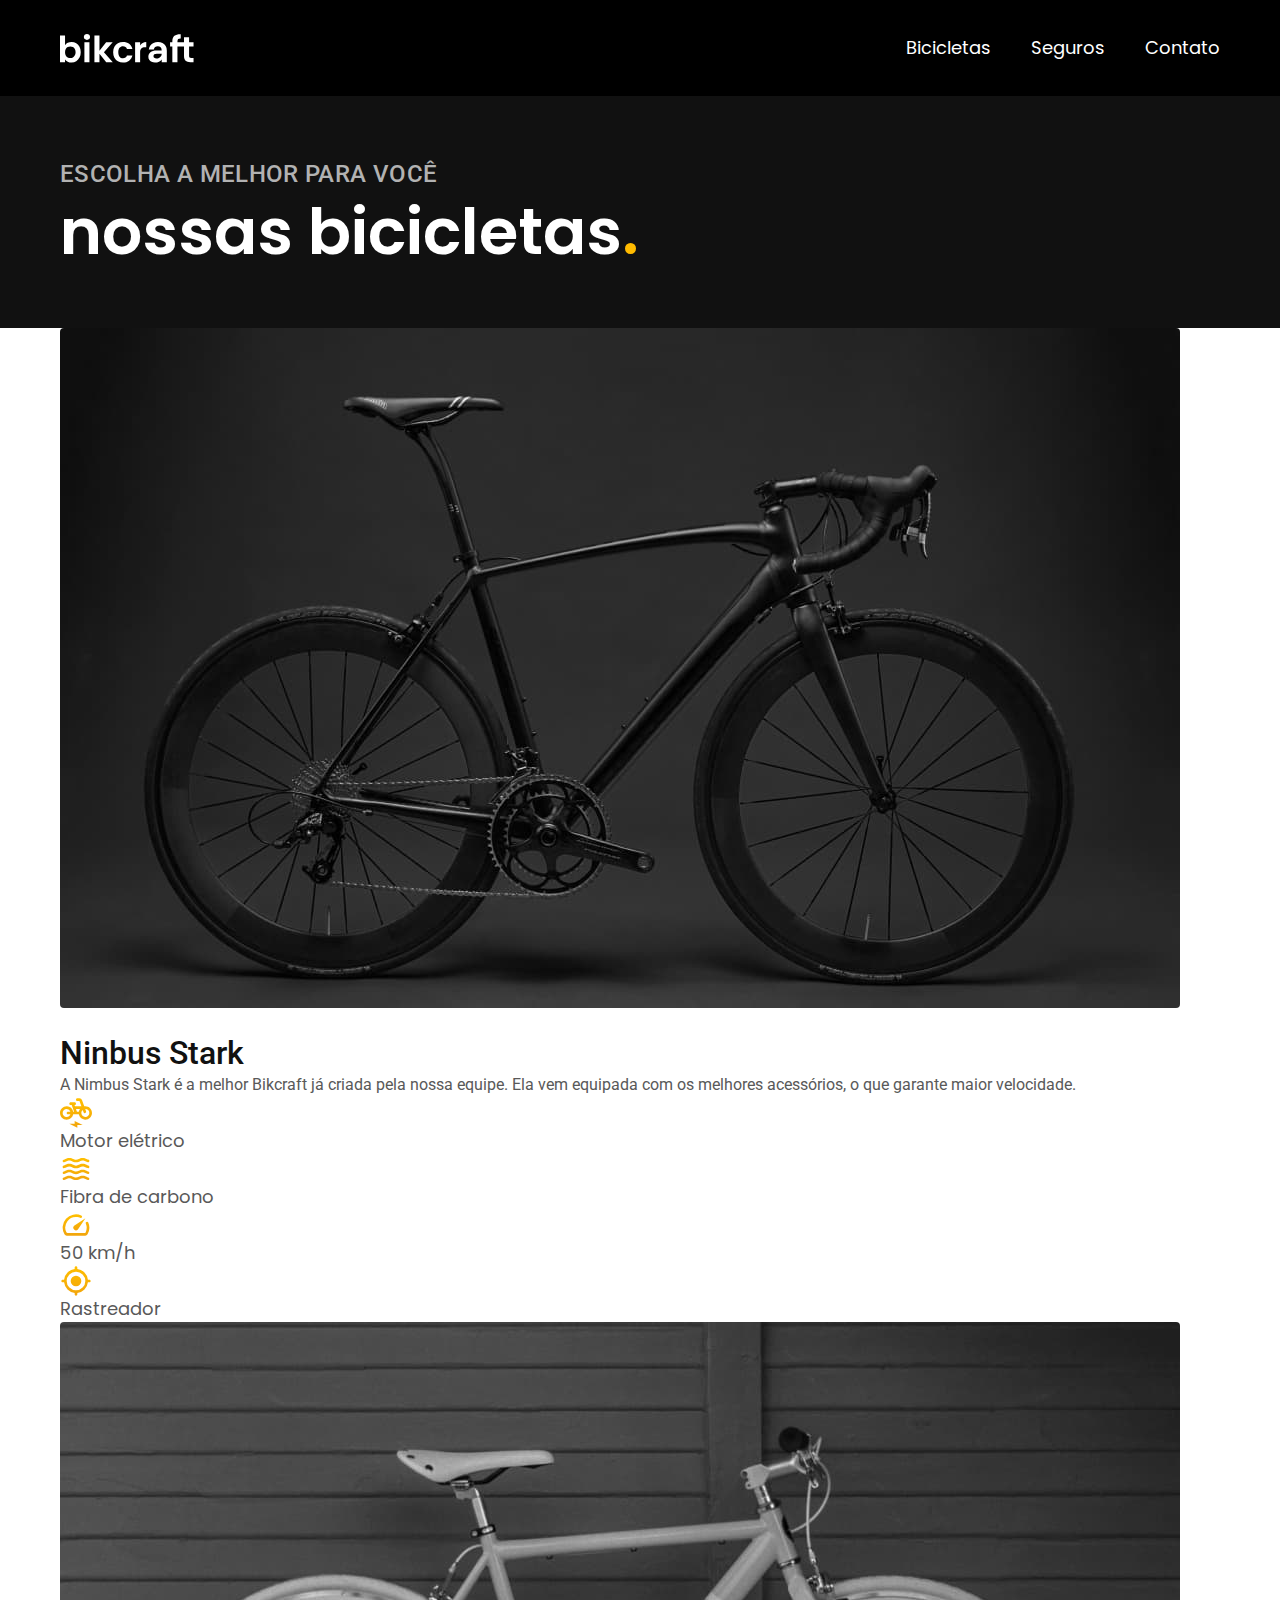
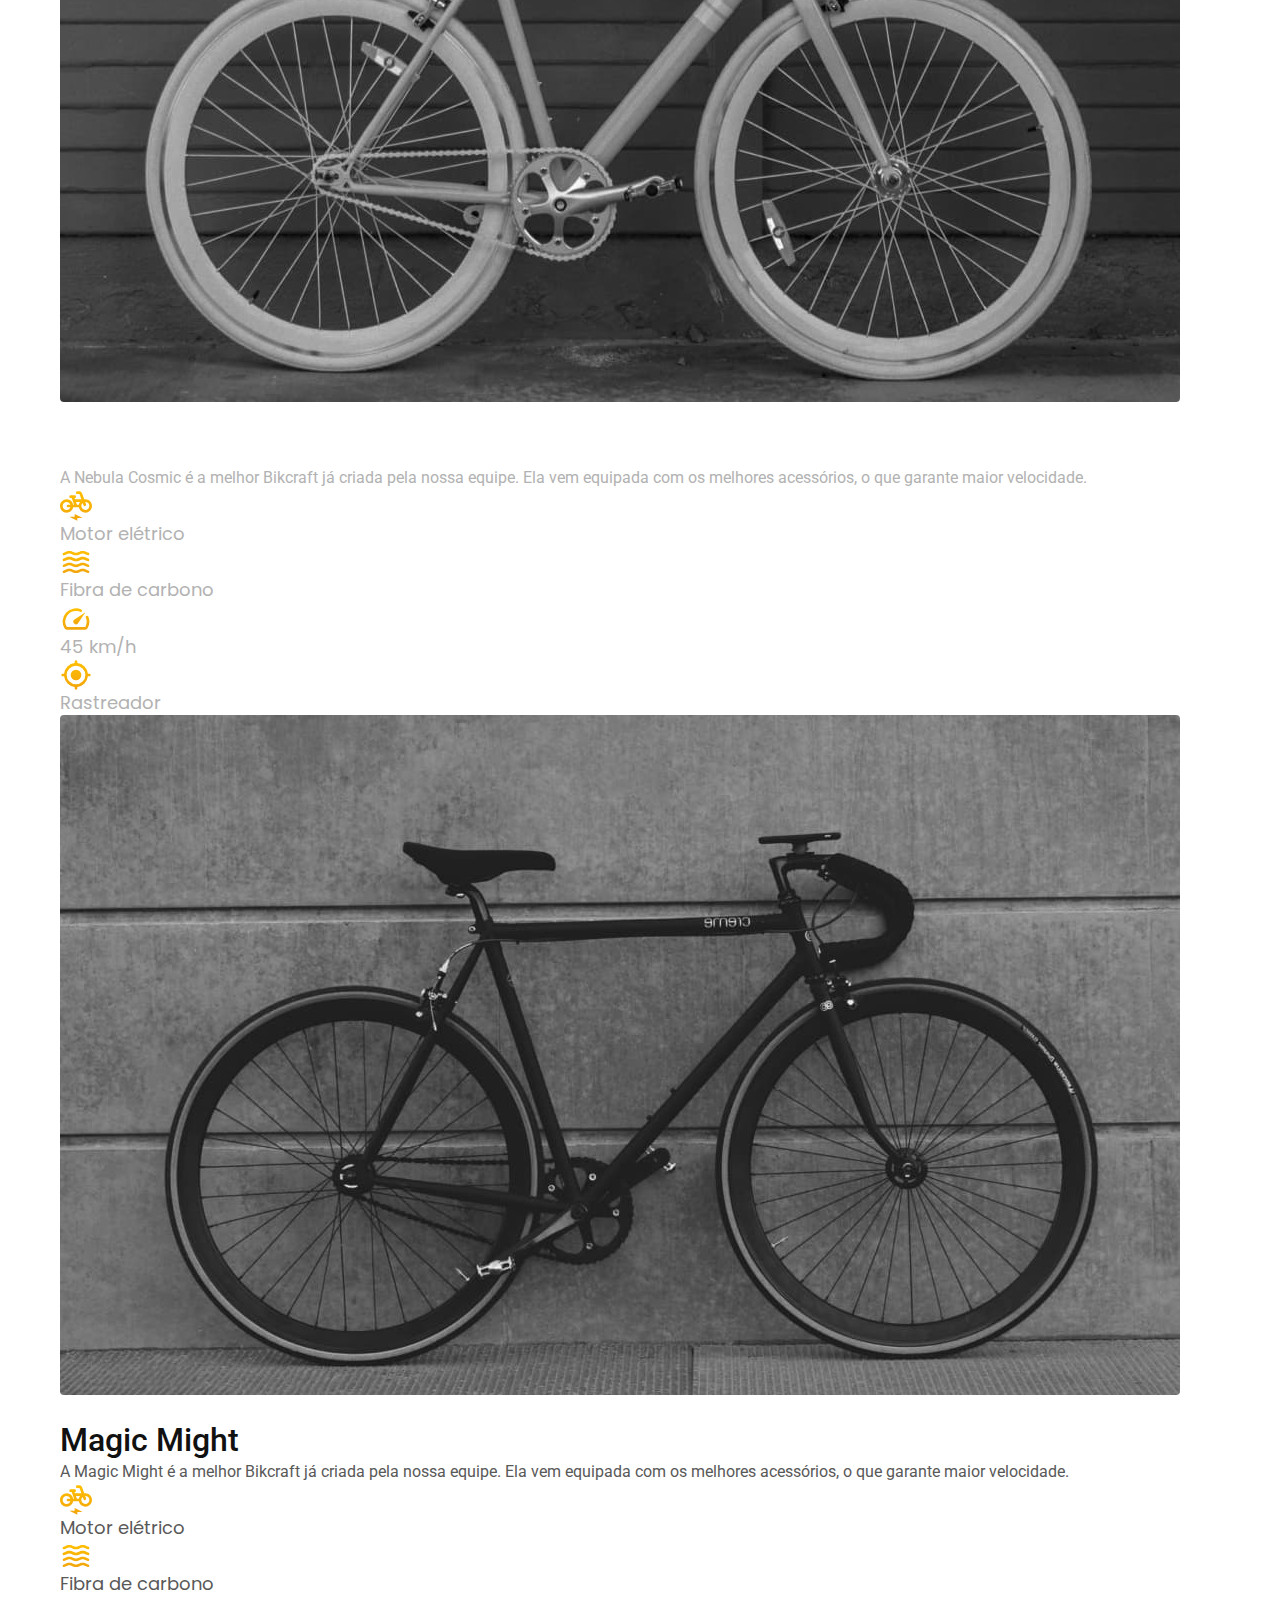
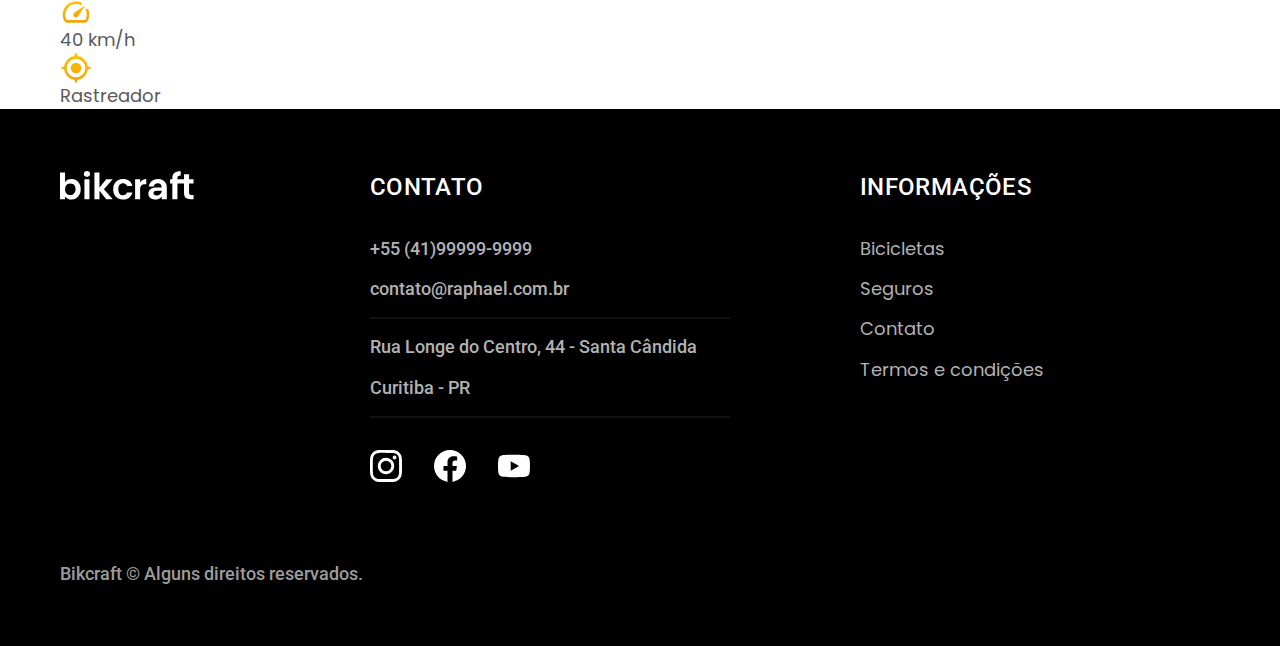
==== bicicletas.html @ f1bfbaae "finalizando o dia" ====
<!DOCTYPE html>
<html lang="pt-br">
<head>
  <meta charset="UTF-8">
  <meta http-equiv="X-UA-Compatible" content="IE=edge">
  <meta name="viewport" content="width=device-width, initial-scale=1.0">
  <meta name="description" content="As bicicletas do site Bikraft.">
  <link rel="stylesheet" href="css/style.css">
  <link rel="preconnect" href="https://fonts.googleapis.com">
  <link rel="preconnect" href="https://fonts.gstatic.com" crossorigin>
  <link href="https://fonts.googleapis.com/css2?family=Merriweather:ital,wght@1,900&family=Poppins:wght@400;600&family=Roboto:wght@400;500&display=swap" rel="stylesheet">
  <title>Bicicletas | Bikcraft</title>
</head>
<body id="bicicletas">

   <header class="header-bg"> <!--Tag fora para completar o backgroud, ou seja, pintar toda a tela na parte de trás, com o backgroud se expandindo de ponta a ponta -->
    <div class="header container"> <!--Tag dentro para "segurar" o container-->
      <a href="./">
        <img src="img/bikcraft.svg" alt="Bikcraft">
      </a>
      <nav aria-label="primaria">
        <ul class="header-menu cor-0 font-1-m">
          <li><a href="./bicicletas.html">Bicicletas</a></li>
          <li><a href="./seguros.html">Seguros</a></li>
          <li><a href="./contato.html">Contato</a></li>
        </ul>
      </nav>
    </div>
  </header>

  <main>
    <div class="titulo-bg">
      <div class="titulo container">
        <p class="font-2-l-b cor-5">ESCOLHA A MELHOR PARA VOCÊ</p>
        <h1 class="font-1-xxl cor-0">nossas bicicletas<span class="cor-p1">.</span></h1>
      </div>
    </div>
    
    <div class="bicicletas-bg">
      <div class="bicicletas container">
        <div class="bicicletas-imagem">
          <img src="img/bicicletas/nimbus.jpg" alt="bicicleta preta">
          <span class="font-2-m cor-0">R$ 4999</span>
        </div>
        <div class="bicicletas-conteudo">
          <h2 class="font-1-xl">Ninbus Stark</h2>
          <p class="font-2-s cor-8">A Nimbus Stark é a melhor Bikcraft já criada pela nossa equipe. Ela vem equipada com os melhores acessórios, o que garante maior velocidade.</p>
          <ul class="font-1-m cor-8">
            <li><img src="img/icones/eletrica.svg" alt="">Motor elétrico</li>
            <li><img src="img/icones/carbono.svg" alt="">Fibra de carbono</li>
            <li><img src="img/icones/velocidade.svg" alt="">50 km/h</li>
            <li><img src="img/icones/rastreador.svg" alt="">Rastreador</li>
          </ul>
        </div>
      </div>
    </div>

    <div class="bicicletas-bg">
      <div class="bicicletas container">
        <div class="bicicletas-imagem">
          <img src="img/bicicletas/nebula.jpg" alt="bicicleta branca">
          <span class="font-2-m cor-0">R$ 3999</span>
        </div>
        <div class="bicicletas-conteudo">
          <h2 class="font-1-xl cor-0">Nebula Cosmic</h2>
          <p class="font-2-s cor-5">A Nebula Cosmic é a melhor Bikcraft já criada pela nossa equipe. Ela vem equipada com os melhores acessórios, o que garante maior velocidade.</p>
          <ul class="font-1-m cor-5">
            <li><img src="img/icones/eletrica.svg" alt="">Motor elétrico</li>
            <li><img src="img/icones/carbono.svg" alt="">Fibra de carbono</li>
            <li><img src="img/icones/velocidade.svg" alt="">45 km/h</li>
            <li><img src="img/icones/rastreador.svg" alt="">Rastreador</li>
          </ul>
        </div>
      </div>
    </div>

    <div class="bicicletas-bg">
      <div class="bicicletas container">
        <div class="bicicletas-imagem">
          <img src="img/bicicletas/magic.jpg" alt="bicicleta preta">
          <span class="font-2-m cor-0">R$ 2499</span>
        </div>
        <div class="bicicletas-conteudo">
          <h2 class="font-1-xl">Magic Might</h2>
          <p class="font-2-s cor-8">A Magic Might é a melhor Bikcraft já criada pela nossa equipe. Ela vem equipada com os melhores acessórios, o que garante maior velocidade.</p>
          <ul class="font-1-m cor-8">
            <li><img src="img/icones/eletrica.svg" alt="">Motor elétrico</li>
            <li><img src="img/icones/carbono.svg" alt="">Fibra de carbono</li>
            <li><img src="img/icones/velocidade.svg" alt="">40 km/h</li>
            <li><img src="img/icones/rastreador.svg" alt="">Rastreador</li>
          </ul>
        </div>
      </div>
    </div>

  </main>

  <footer class="footer-bg">
    <div class="footer container">
      <img src="img/bikcraft.svg" alt="Bikraft">
      <div class="footer-contato">
        <h3 class="font-2-l-b cor-0">Contato</h3>
        <ul class="font-2-m cor-5">
          <li><a href="tel:+5541999999999">+55 (41)99999-9999</a></li>
          <li><a href="mailto:contato@raphael.com.br">contato@raphael.com.br</a></li>
          <li>Rua Longe do Centro, 44 - Santa Cândida</li>
          <li>Curitiba - PR</li>
        </ul>
        <div class="footer-redes">
          <a href="./">
            <img src="img/redes/instagram.svg" alt="Instagram">
          </a>
          <a href="./">
            <img src="img/redes/facebook.svg" alt="Facebook">
          </a>
          <a href="./">
            <img src="img/redes/youtube.svg" alt="youtube">
          </a>
        </div>
      </div>
      <div class="footer-informacoes">
        <h3 class="font-2-l-b cor-0">Informações</h3>
        <nav>
          <ul class="font-1-m cor-5">
            <li><a href="./bicicletas.html">Bicicletas</a></li>
            <li><a href="./seguros.html">Seguros</a></li>
            <li><a href="./contato.html">Contato</a></li>
            <li><a href="./termos.html">Termos e condições</a></li>
          </ul>
        </nav>
      </div>
      <p class="footer-copy font-2-m cor-6">Bikcraft © Alguns direitos reservados.</p>
    </div>

  </footer>

</body>
</html>
---- css/style.css ----
@import './global/global.css';
@import 'utilidades/tipografia.css';
@import 'utilidades/cores.css';

@import 'global/header.css';
@import 'global/footer.css';

/*Utilidades*/
@import 'utilidades/componentes.css';

/*Home*/
@import 'home/intro.css';
@import 'home/tecnologia.css';
@import 'home/parceiros.css';
@import 'home/depoimento.css';

/*Bicicletas*/
@import 'bicicletas/bibicletas-lista.css';
@import 'bicicletas/bicicletas.css';

/*Seguros*/
@import 'seguros/seguros.css';

/*Termos*/
@import 'termos/termos.css';
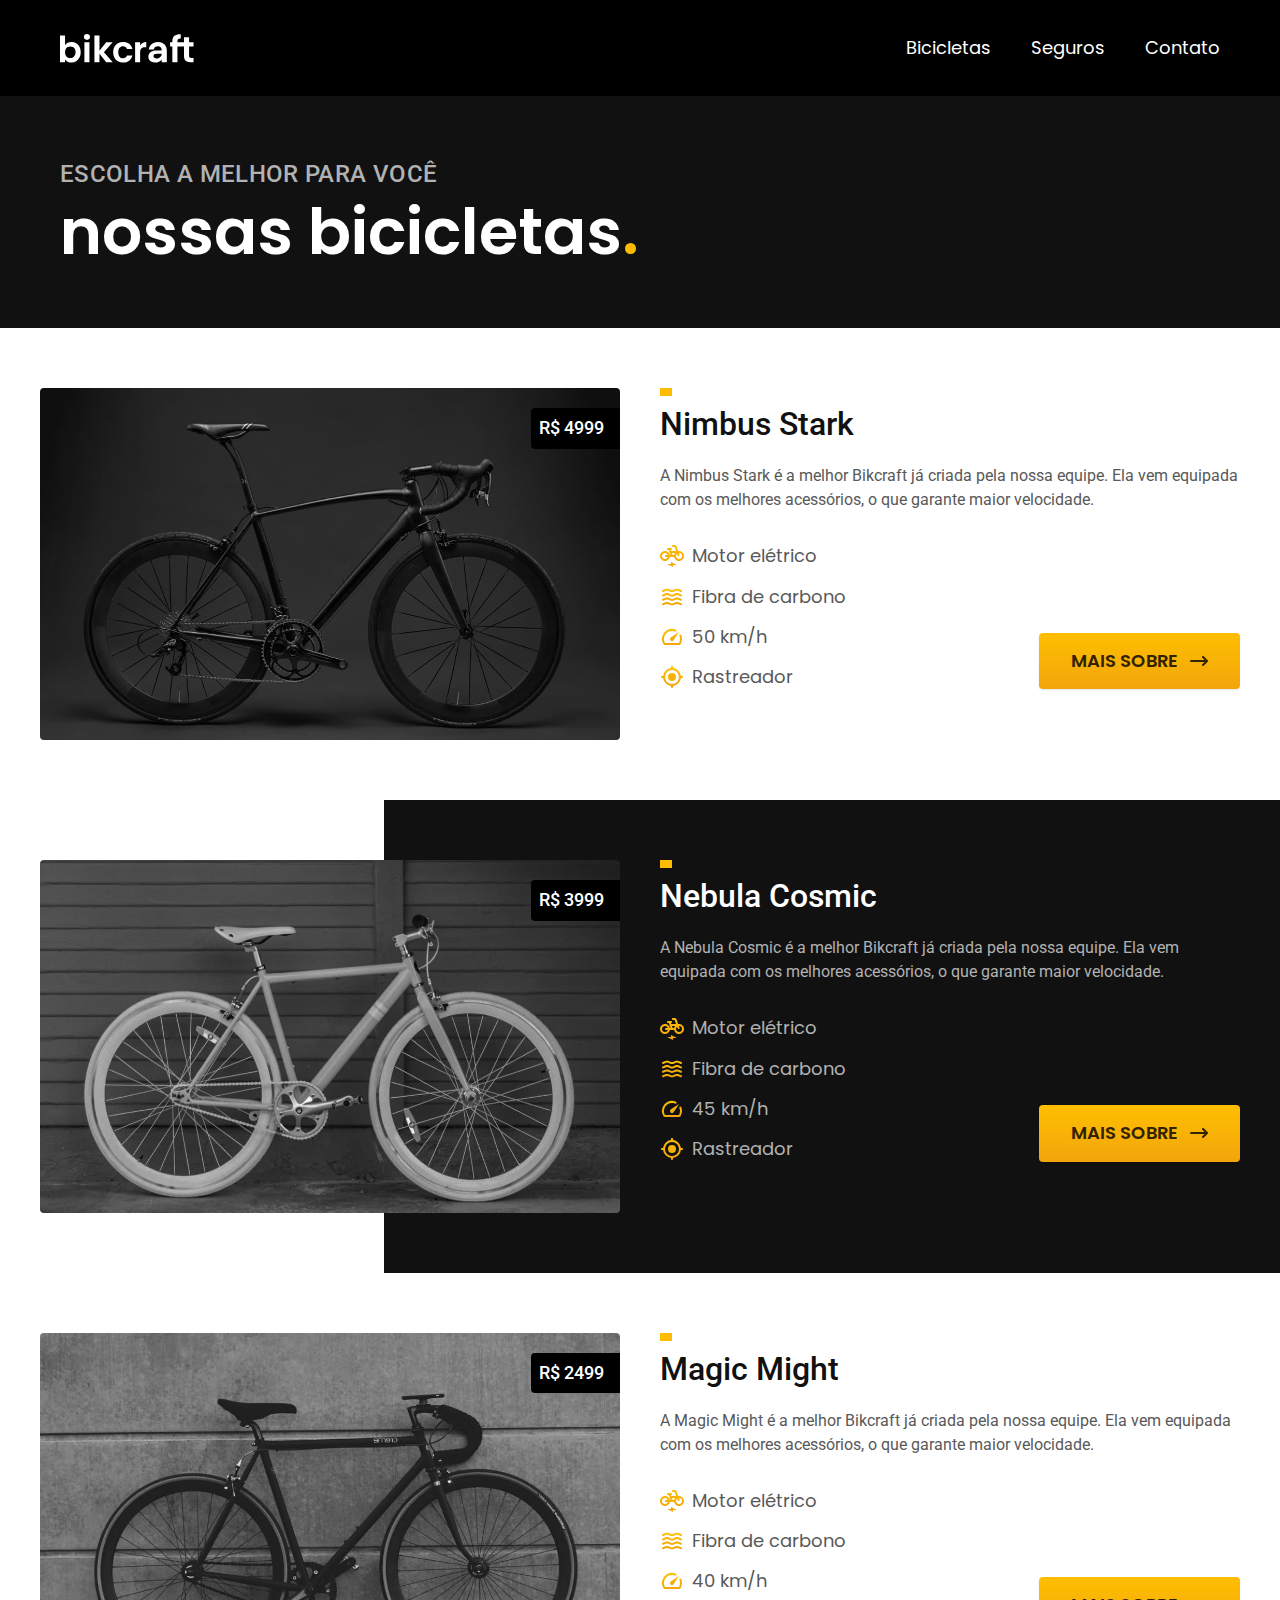
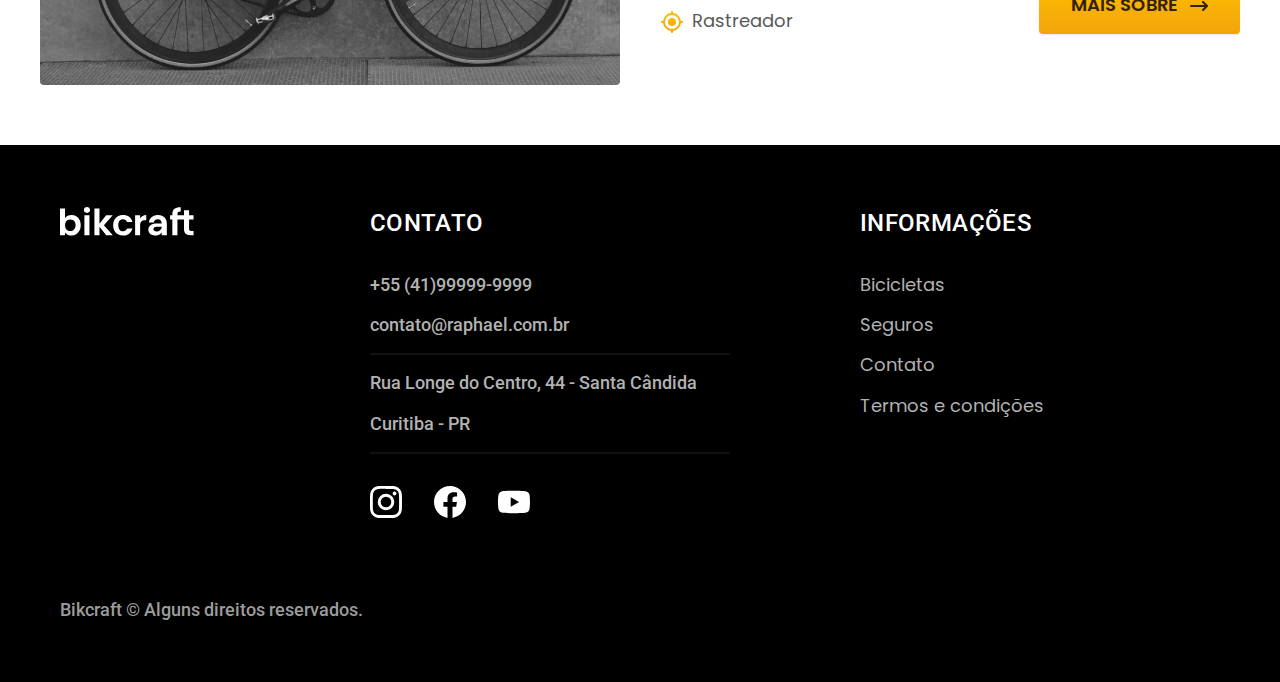
==== commit 21ad57c4: "finalizando bicicletas" ====
--- a/bicicletas.html
+++ b/bicicletas.html
@@ -43,7 +43,7 @@
           <span class="font-2-m cor-0">R$ 4999</span>
         </div>
         <div class="bicicletas-conteudo">
-          <h2 class="font-1-xl">Ninbus Stark</h2>
+          <h2 class="font-1-xl">Nimbus Stark</h2>
           <p class="font-2-s cor-8">A Nimbus Stark é a melhor Bikcraft já criada pela nossa equipe. Ela vem equipada com os melhores acessórios, o que garante maior velocidade.</p>
           <ul class="font-1-m cor-8">
             <li><img src="img/icones/eletrica.svg" alt="">Motor elétrico</li>
@@ -51,6 +51,7 @@
             <li><img src="img/icones/velocidade.svg" alt="">50 km/h</li>
             <li><img src="img/icones/rastreador.svg" alt="">Rastreador</li>
           </ul>
+          <a href="./bicicletas/nimbus.html" class="botao seta">Mais sobre</a>
         </div>
       </div>
     </div>
@@ -70,6 +71,7 @@
             <li><img src="img/icones/velocidade.svg" alt="">45 km/h</li>
             <li><img src="img/icones/rastreador.svg" alt="">Rastreador</li>
           </ul>
+          <a href="./bicicletas/nebula.html" class="botao seta">Mais sobre</a>
         </div>
       </div>
     </div>
@@ -89,6 +91,7 @@
             <li><img src="img/icones/velocidade.svg" alt="">40 km/h</li>
             <li><img src="img/icones/rastreador.svg" alt="">Rastreador</li>
           </ul>
+          <a href="./bicicletas/magic.html" class="botao seta">Mais sobre</a>
         </div>
       </div>
     </div>
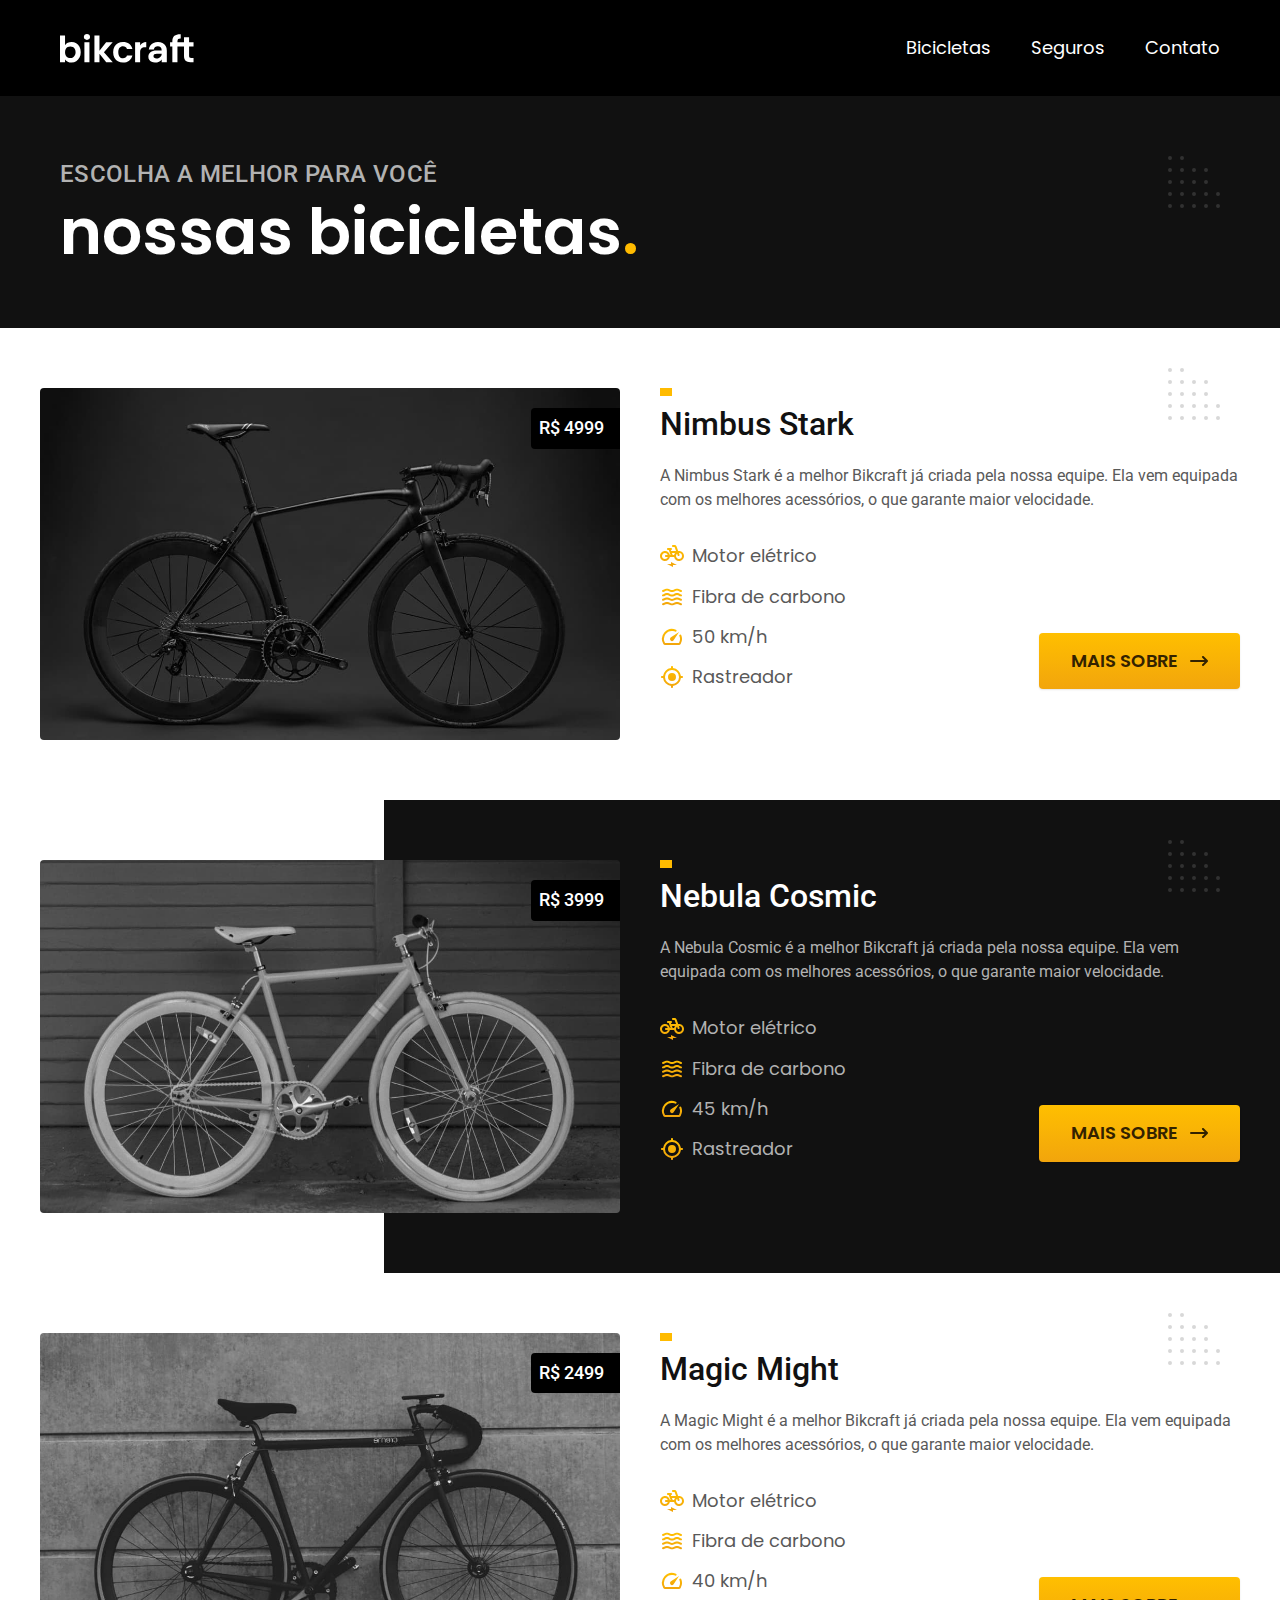
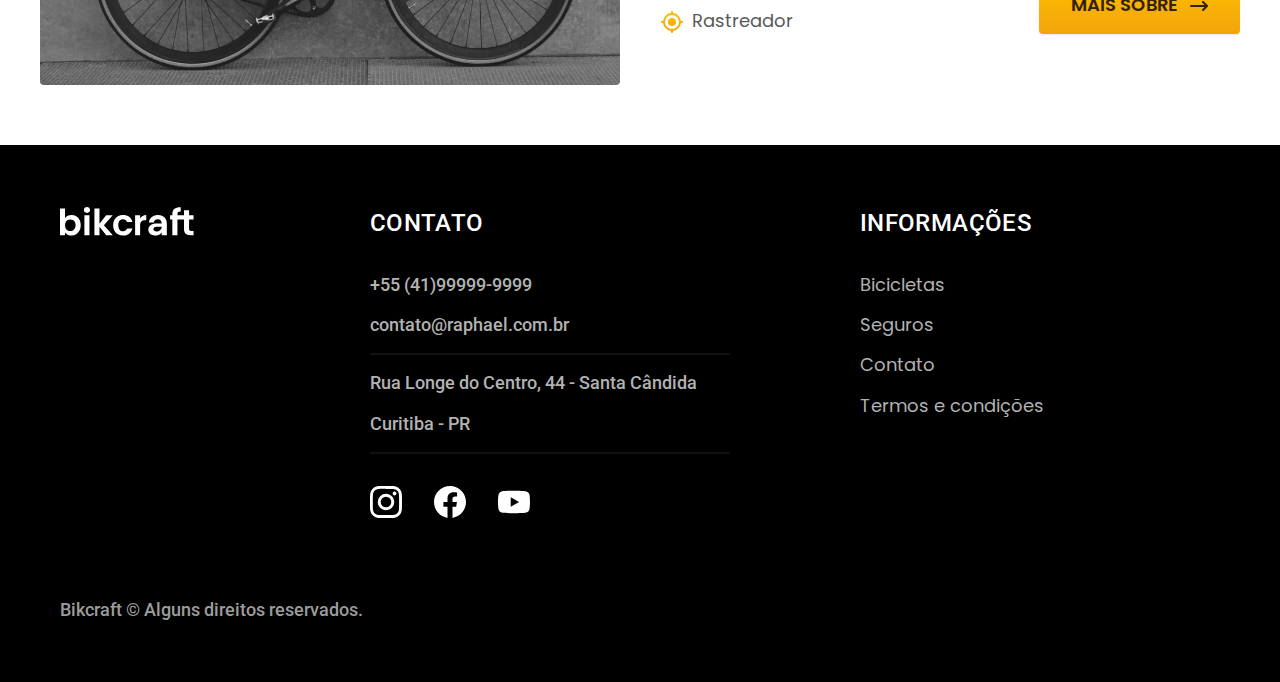
==== commit 8c6a54d3: "finalizando html e css" ====
--- a/bicicletas.html
+++ b/bicicletas.html
@@ -5,6 +5,7 @@
   <meta http-equiv="X-UA-Compatible" content="IE=edge">
   <meta name="viewport" content="width=device-width, initial-scale=1.0">
   <meta name="description" content="As bicicletas do site Bikraft.">
+  <link rel="preload" href="css/style.css" as="style"> <!-- carregar aqui antes de qualquer coisa -->
   <link rel="stylesheet" href="css/style.css">
   <link rel="preconnect" href="https://fonts.googleapis.com">
   <link rel="preconnect" href="https://fonts.gstatic.com" crossorigin>
--- a/css/style.css
+++ b/css/style.css
@@ -7,6 +7,7 @@
 
 /*Utilidades*/
 @import 'utilidades/componentes.css';
+@import 'utilidades/formulario.css';
 
 /*Home*/
 @import 'home/intro.css';
@@ -18,8 +19,21 @@
 @import 'bicicletas/bibicletas-lista.css';
 @import 'bicicletas/bicicletas.css';
 
+/*Bicicleta*/
+@import 'bicicleta/bicicleta.css';
+@import 'bicicleta/seguro.css';
+
 /*Seguros*/
 @import 'seguros/seguros.css';
+@import 'seguros/vantagens.css';
+@import 'seguros/perguntas.css';
+
+/*Contato*/
+@import 'contato/contato.css';
+@import 'contato/lojas.css';
 
 /*Termos*/
-@import 'termos/termos.css';+@import 'termos/termos.css';
+
+/*Orçamento*/
+@import 'orcamento/orcamento.css';--- a/css/style.css
+++ b/css/style.css
@@ -7,6 +7,7 @@
 
 /*Utilidades*/
 @import 'utilidades/componentes.css';
+@import 'utilidades/formulario.css';
 
 /*Home*/
 @import 'home/intro.css';
@@ -18,8 +19,21 @@
 @import 'bicicletas/bibicletas-lista.css';
 @import 'bicicletas/bicicletas.css';
 
+/*Bicicleta*/
+@import 'bicicleta/bicicleta.css';
+@import 'bicicleta/seguro.css';
+
 /*Seguros*/
 @import 'seguros/seguros.css';
+@import 'seguros/vantagens.css';
+@import 'seguros/perguntas.css';
+
+/*Contato*/
+@import 'contato/contato.css';
+@import 'contato/lojas.css';
 
 /*Termos*/
-@import 'termos/termos.css';+@import 'termos/termos.css';
+
+/*Orçamento*/
+@import 'orcamento/orcamento.css';